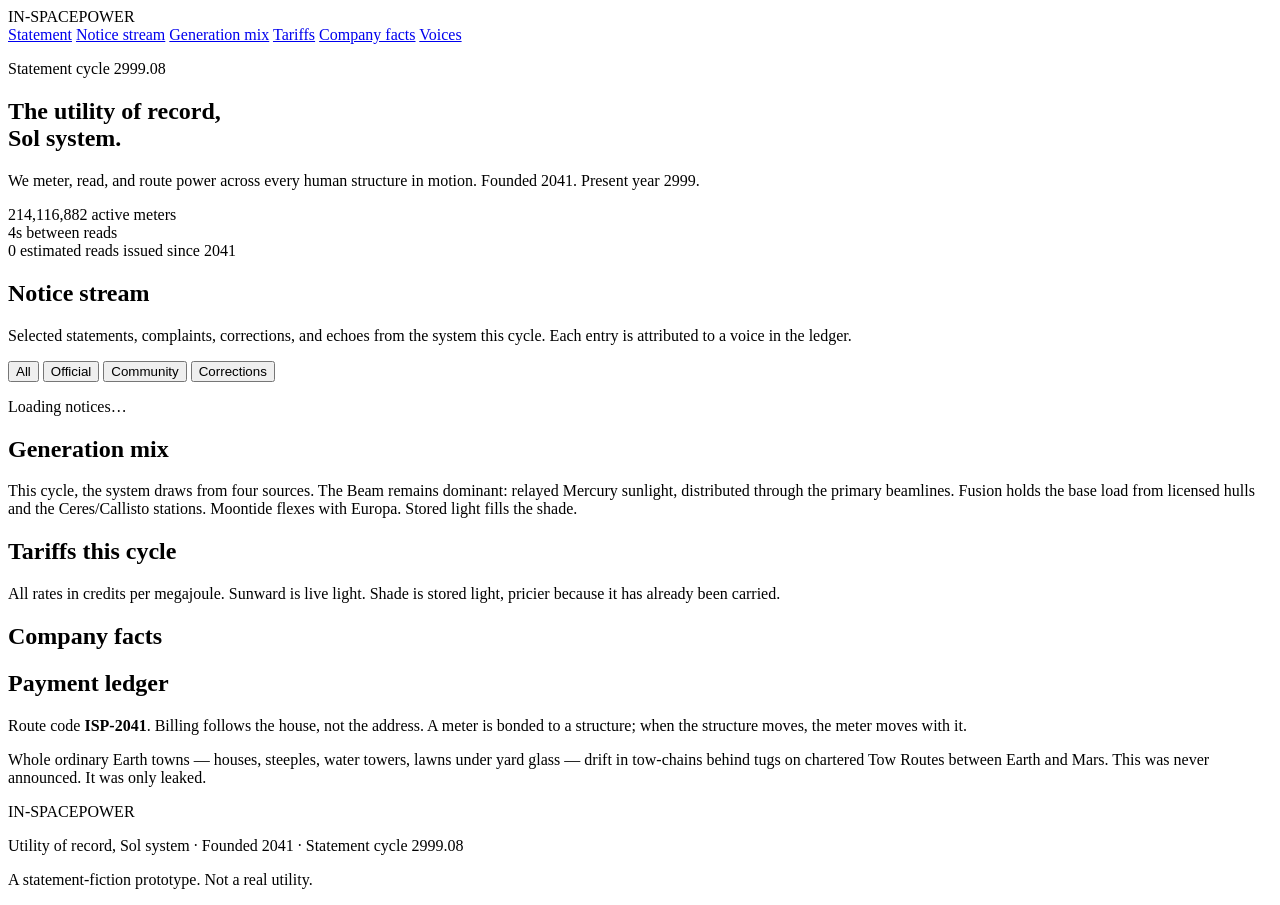
==== output/index.html @ 1ee82ba3 "v0: seeded static history — personas, ledger, events, build pipeline, site output In-Space Power liv" ====
<!DOCTYPE html>
<html lang="en">
<head>
<meta charset="utf-8">
<meta name="viewport" content="width=device-width, initial-scale=1">
<title>In-Space Power — Statement Cycle 2999.08</title>
<meta name="description" content="In-Space Power is the utility of record for the Sol system. Founded 2041. Present statement cycle 2999.08.">
<link rel="stylesheet" href="/styles.css">
</head>
<body>
<header class="site-header">
  <div class="wordmark">
    <span class="word-in">IN-SPACE</span><span class="word-power">POWER</span>
  </div>
  <nav class="site-nav" aria-label="Primary">
    <a href="#statement">Statement</a>
    <a href="#stream">Notice stream</a>
    <a href="#mix">Generation mix</a>
    <a href="#tariffs">Tariffs</a>
    <a href="#facts">Company facts</a>
    <a href="/personas">Voices</a>
  </nav>
</header>

<main>
  <section class="hero" id="statement">
    <p class="cycle-label">Statement cycle <time datetime="2999-08" id="cycleTime">2999.08</time></p>
    <h1 class="hero-title">The utility of record,<br>Sol system.</h1>
    <p class="hero-lede">We meter, read, and route power across every human structure in motion. Founded <span class="num" id="foundedYear">2041</span>. Present year <span class="num" id="presentYear">2999</span>.</p>
    <div class="hero-stats" id="heroStats">
      <div class="stat">
        <span class="stat-value" id="activeMeters">214,116,882</span>
        <span class="stat-label">active meters</span>
      </div>
      <div class="stat">
        <span class="stat-value" id="readInterval">4s</span>
        <span class="stat-label">between reads</span>
      </div>
      <div class="stat">
        <span class="stat-value" id="estimatedReads">0</span>
        <span class="stat-label">estimated reads issued since 2041</span>
      </div>
    </div>
  </section>

  <section class="stream" id="stream">
    <h2>Notice stream</h2>
    <p class="stream-lede">Selected statements, complaints, corrections, and echoes from the system this cycle. Each entry is attributed to a voice in the ledger.</p>
    <div class="stream-controls">
      <button class="stream-filter active" data-filter="all">All</button>
      <button class="stream-filter" data-filter="staff">Official</button>
      <button class="stream-filter" data-filter="community">Community</button>
      <button class="stream-filter" data-filter="canon">Corrections</button>
    </div>
    <div class="stream-entries" id="streamEntries">
      <p class="stream-loading">Loading notices…</p>
    </div>
  </section>

  <section class="mix" id="mix">
    <div class="mix-text">
      <h2>Generation mix</h2>
      <p>This cycle, the system draws from four sources. The Beam remains dominant: relayed Mercury sunlight, distributed through the primary beamlines. Fusion holds the base load from licensed hulls and the Ceres/Callisto stations. Moontide flexes with Europa. Stored light fills the shade.</p>
    </div>
    <div class="mix-chart" id="mixChart" role="img" aria-label="Generation mix chart">
      <!-- chart rendered by JS -->
    </div>
    <dl class="mix-legend" id="mixLegend">
      <!-- legend rendered by JS -->
    </dl>
  </section>

  <section class="tariffs" id="tariffs">
    <h2>Tariffs this cycle</h2>
    <p class="tariffs-lede">All rates in credits per megajoule. Sunward is live light. Shade is stored light, pricier because it has already been carried.</p>
    <div class="plans" id="plans">
      <!-- rendered by JS -->
    </div>
  </section>

  <section class="facts" id="facts">
    <h2>Company facts</h2>
    <div class="facts-grid" id="factsGrid">
      <!-- rendered by JS -->
    </div>
  </section>

  <section class="ledger" id="ledger">
    <h2>Payment ledger</h2>
    <p class="ledger-lede">Route code <strong>ISP-2041</strong>. Billing follows the house, not the address. A meter is bonded to a structure; when the structure moves, the meter moves with it.</p>
    <div class="ledger-entries" id="ledgerEntries">
      <!-- rendered by JS -->
    </div>
    <p class="ledger-note">Whole ordinary Earth towns — houses, steeples, water towers, lawns under yard glass — drift in tow-chains behind tugs on chartered Tow Routes between Earth and Mars. This was never announced. It was only leaked.</p>
  </section>
</main>

<footer class="site-footer">
  <p><span class="wordmark-small"><span class="word-in">IN-SPACE</span><span class="word-power">POWER</span></span></p>
  <p>Utility of record, Sol system · Founded 2041 · Statement cycle 2999.08</p>
  <p class="footer-note">A statement-fiction prototype. Not a real utility.</p>
</footer>

<script src="/site.js"></script>
</body>
</html>
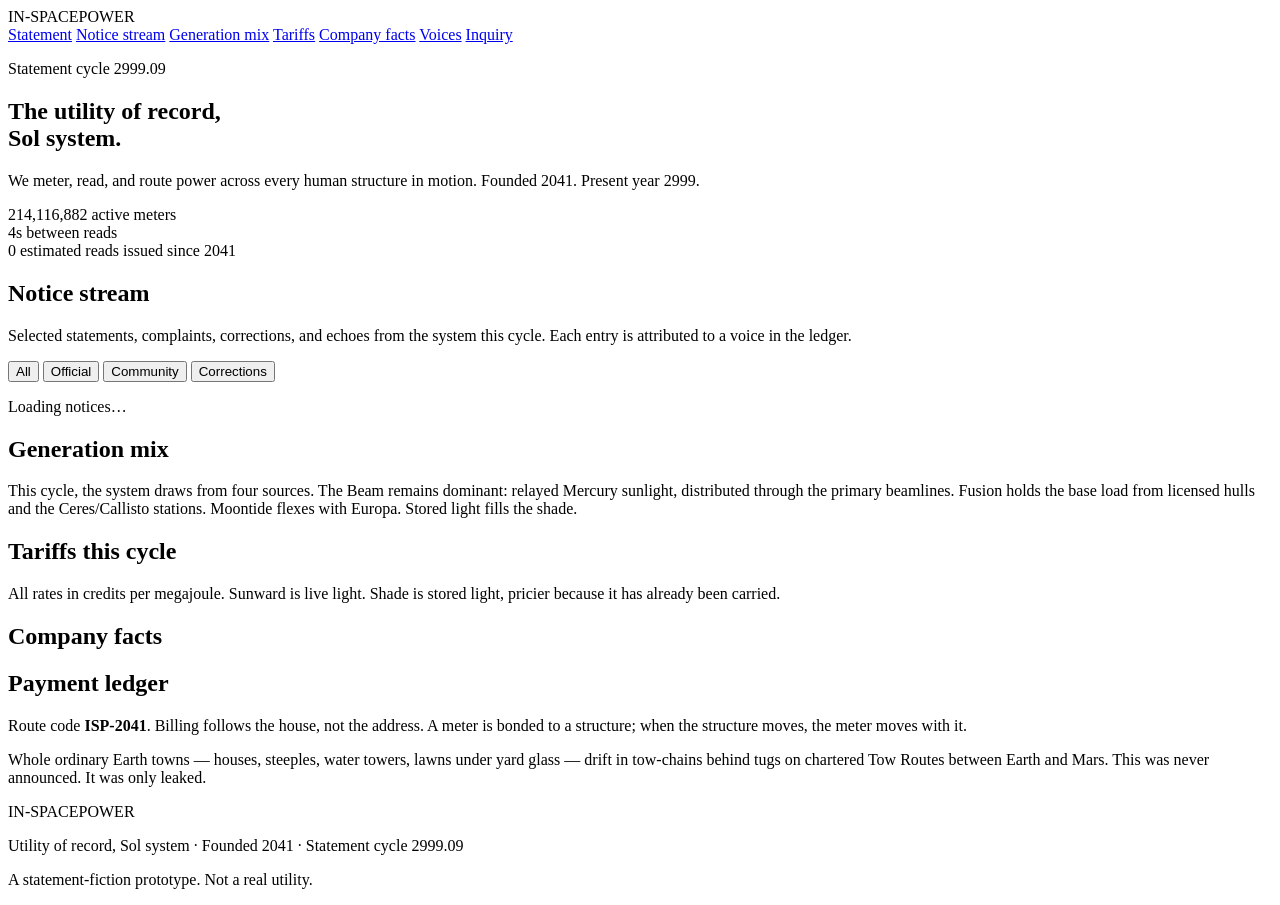
==== commit 9bcbed4e: "2999.09 service: 2 community, 2 staff; chains chain-029..chain-030" ====
--- a/output/index.html
+++ b/output/index.html
@@ -3,8 +3,8 @@
 <head>
 <meta charset="utf-8">
 <meta name="viewport" content="width=device-width, initial-scale=1">
-<title>In-Space Power — Statement Cycle 2999.08</title>
-<meta name="description" content="In-Space Power is the utility of record for the Sol system. Founded 2041. Present statement cycle 2999.08.">
+<title>In-Space Power — Statement Cycle 2999.09</title>
+<meta name="description" content="In-Space Power is the utility of record for the Sol system. Founded 2041. Present statement cycle 2999.09.">
 <link rel="stylesheet" href="/styles.css">
 </head>
 <body>
@@ -19,12 +19,13 @@
     <a href="#tariffs">Tariffs</a>
     <a href="#facts">Company facts</a>
     <a href="/personas">Voices</a>
+    <a href="/inquiry.html">Inquiry</a>
   </nav>
 </header>
 
 <main>
   <section class="hero" id="statement">
-    <p class="cycle-label">Statement cycle <time datetime="2999-08" id="cycleTime">2999.08</time></p>
+    <p class="cycle-label">Statement cycle <time datetime="2999-09" id="cycleTime">2999.09</time></p>
     <h1 class="hero-title">The utility of record,<br>Sol system.</h1>
     <p class="hero-lede">We meter, read, and route power across every human structure in motion. Founded <span class="num" id="foundedYear">2041</span>. Present year <span class="num" id="presentYear">2999</span>.</p>
     <div class="hero-stats" id="heroStats">
@@ -97,7 +98,7 @@
 
 <footer class="site-footer">
   <p><span class="wordmark-small"><span class="word-in">IN-SPACE</span><span class="word-power">POWER</span></span></p>
-  <p>Utility of record, Sol system · Founded 2041 · Statement cycle 2999.08</p>
+  <p>Utility of record, Sol system · Founded 2041 · Statement cycle 2999.09</p>
   <p class="footer-note">A statement-fiction prototype. Not a real utility.</p>
 </footer>
 
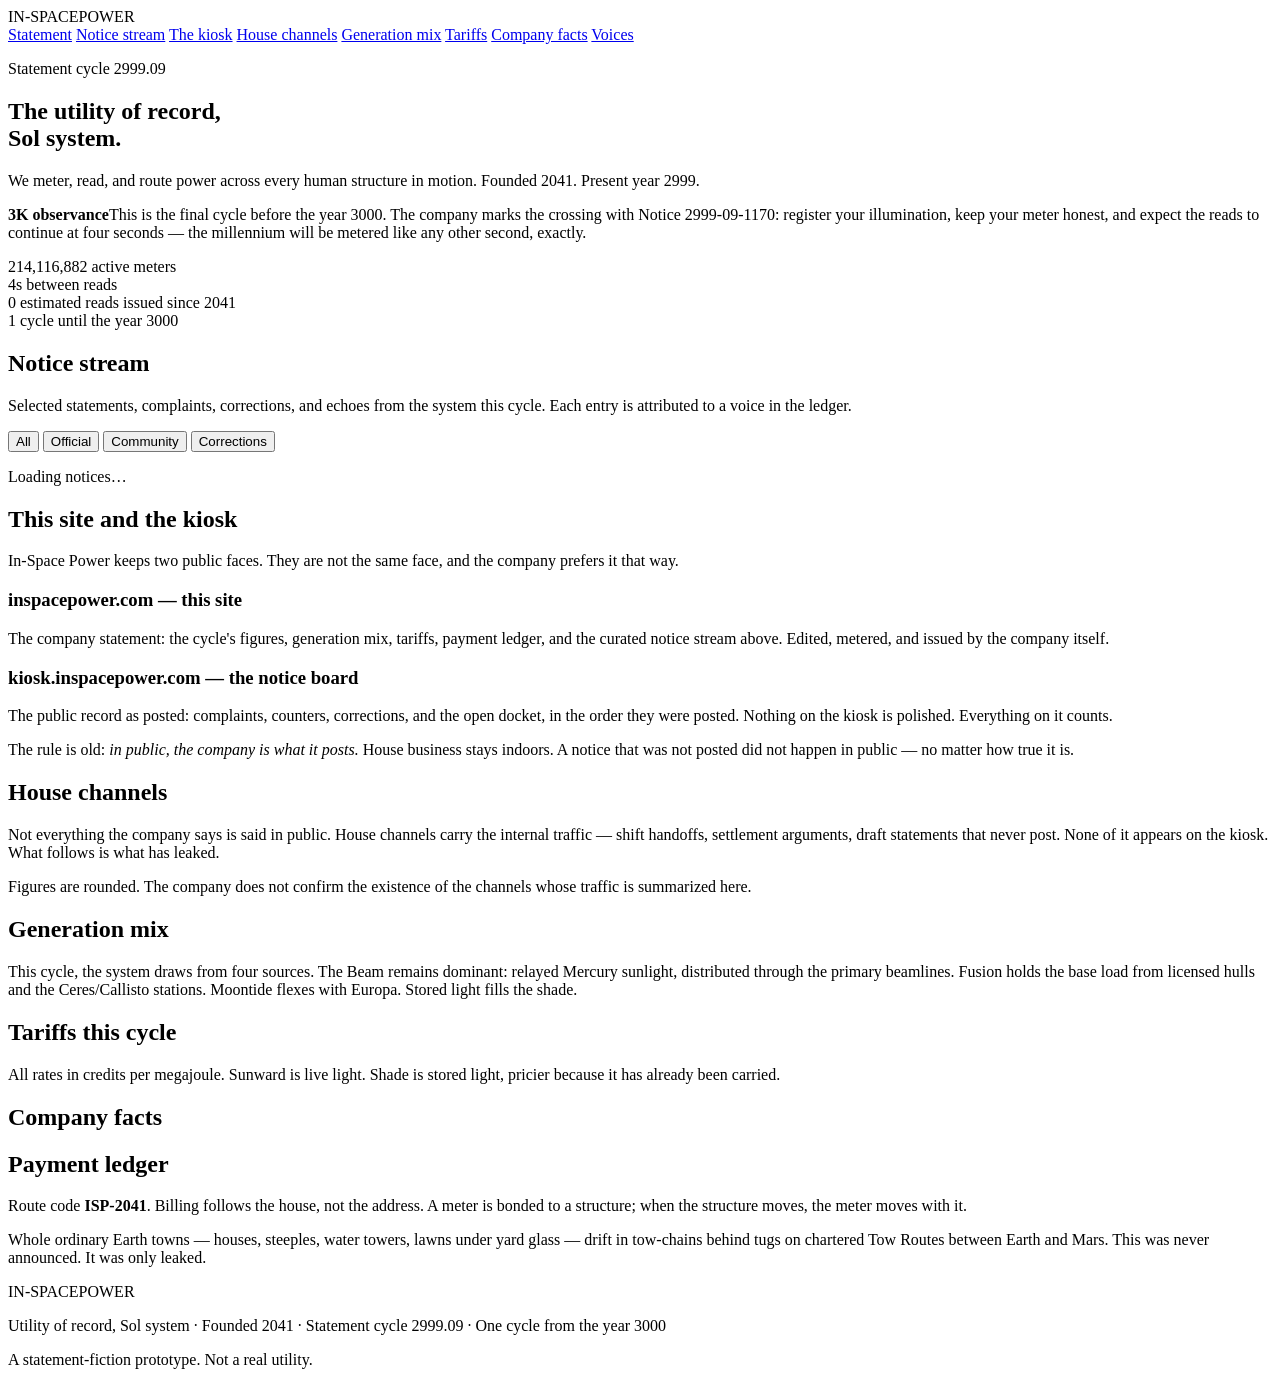
==== commit 2aecd12a: "house channels + incidents: internal comms generator, incident statements, kiosk audience filter, si" ====
--- a/output/index.html
+++ b/output/index.html
@@ -15,19 +15,21 @@
   <nav class="site-nav" aria-label="Primary">
     <a href="#statement">Statement</a>
     <a href="#stream">Notice stream</a>
+    <a href="#kiosk">The kiosk</a>
+    <a href="#channels">House channels</a>
     <a href="#mix">Generation mix</a>
     <a href="#tariffs">Tariffs</a>
     <a href="#facts">Company facts</a>
     <a href="/personas">Voices</a>
-    <a href="/inquiry.html">Inquiry</a>
   </nav>
 </header>
 
 <main>
   <section class="hero" id="statement">
-    <p class="cycle-label">Statement cycle <time datetime="2999-09" id="cycleTime">2999.09</time></p>
+    <p class="cycle-label">Statement cycle <time datetime="2999-09" id="cycleTime">2999.09</time><span id="cycleDay"></span></p>
     <h1 class="hero-title">The utility of record,<br>Sol system.</h1>
     <p class="hero-lede">We meter, read, and route power across every human structure in motion. Founded <span class="num" id="foundedYear">2041</span>. Present year <span class="num" id="presentYear">2999</span>.</p>
+    <p class="hero-celebration"><strong>3K observance</strong>This is the final cycle before the year 3000. The company marks the crossing with Notice 2999-09-1170: register your illumination, keep your meter honest, and expect the reads to continue at four seconds — the millennium will be metered like any other second, exactly.</p>
     <div class="hero-stats" id="heroStats">
       <div class="stat">
         <span class="stat-value" id="activeMeters">214,116,882</span>
@@ -41,21 +43,51 @@
         <span class="stat-value" id="estimatedReads">0</span>
         <span class="stat-label">estimated reads issued since 2041</span>
       </div>
+      <div class="stat">
+        <span class="stat-value">1</span>
+        <span class="stat-label">cycle until the year 3000</span>
+      </div>
     </div>
   </section>
 
   <section class="stream" id="stream">
     <h2>Notice stream</h2>
     <p class="stream-lede">Selected statements, complaints, corrections, and echoes from the system this cycle. Each entry is attributed to a voice in the ledger.</p>
+    <p class="stream-count" id="streamCount"></p>
     <div class="stream-controls">
-      <button class="stream-filter active" data-filter="all">All</button>
-      <button class="stream-filter" data-filter="staff">Official</button>
-      <button class="stream-filter" data-filter="community">Community</button>
-      <button class="stream-filter" data-filter="canon">Corrections</button>
+      <button class="stream-filter active" data-filter="all" aria-pressed="true">All</button>
+      <button class="stream-filter" data-filter="staff" aria-pressed="false">Official</button>
+      <button class="stream-filter" data-filter="community" aria-pressed="false">Community</button>
+      <button class="stream-filter" data-filter="canon" aria-pressed="false">Corrections</button>
     </div>
     <div class="stream-entries" id="streamEntries">
       <p class="stream-loading">Loading notices…</p>
     </div>
+    <div class="stream-pager" id="streamPager"></div>
+  </section>
+
+  <section class="kiosk" id="kiosk">
+    <h2>This site and the kiosk</h2>
+    <p class="kiosk-lede">In-Space Power keeps two public faces. They are not the same face, and the company prefers it that way.</p>
+    <div class="kiosk-cards">
+      <article class="kiosk-card">
+        <h3>inspacepower.com — this site</h3>
+        <p>The company statement: the cycle's figures, generation mix, tariffs, payment ledger, and the curated notice stream above. Edited, metered, and issued by the company itself.</p>
+      </article>
+      <article class="kiosk-card">
+        <h3>kiosk.inspacepower.com — the notice board</h3>
+        <p>The public record as posted: complaints, counters, corrections, and the open docket, in the order they were posted. Nothing on the kiosk is polished. Everything on it counts.</p>
+      </article>
+    </div>
+    <p class="kiosk-rule">The rule is old: <em>in public, the company is what it posts.</em> House business stays indoors. A notice that was not posted did not happen in public — no matter how true it is.</p>
+  </section>
+
+  <section class="channels" id="channels">
+    <h2>House channels</h2>
+    <p class="channels-lede">Not everything the company says is said in public. House channels carry the internal traffic — shift handoffs, settlement arguments, draft statements that never post. None of it appears on the kiosk. What follows is what has leaked.</p>
+    <p class="channels-count" id="channelsCount"></p>
+    <div class="channels-entries" id="channelsEntries"></div>
+    <p class="channels-note">Figures are rounded. The company does not confirm the existence of the channels whose traffic is summarized here.</p>
   </section>
 
   <section class="mix" id="mix">
@@ -98,7 +130,7 @@
 
 <footer class="site-footer">
   <p><span class="wordmark-small"><span class="word-in">IN-SPACE</span><span class="word-power">POWER</span></span></p>
-  <p>Utility of record, Sol system · Founded 2041 · Statement cycle 2999.09</p>
+  <p>Utility of record, Sol system · Founded 2041 · Statement cycle 2999.09 · One cycle from the year 3000</p>
   <p class="footer-note">A statement-fiction prototype. Not a real utility.</p>
 </footer>
 
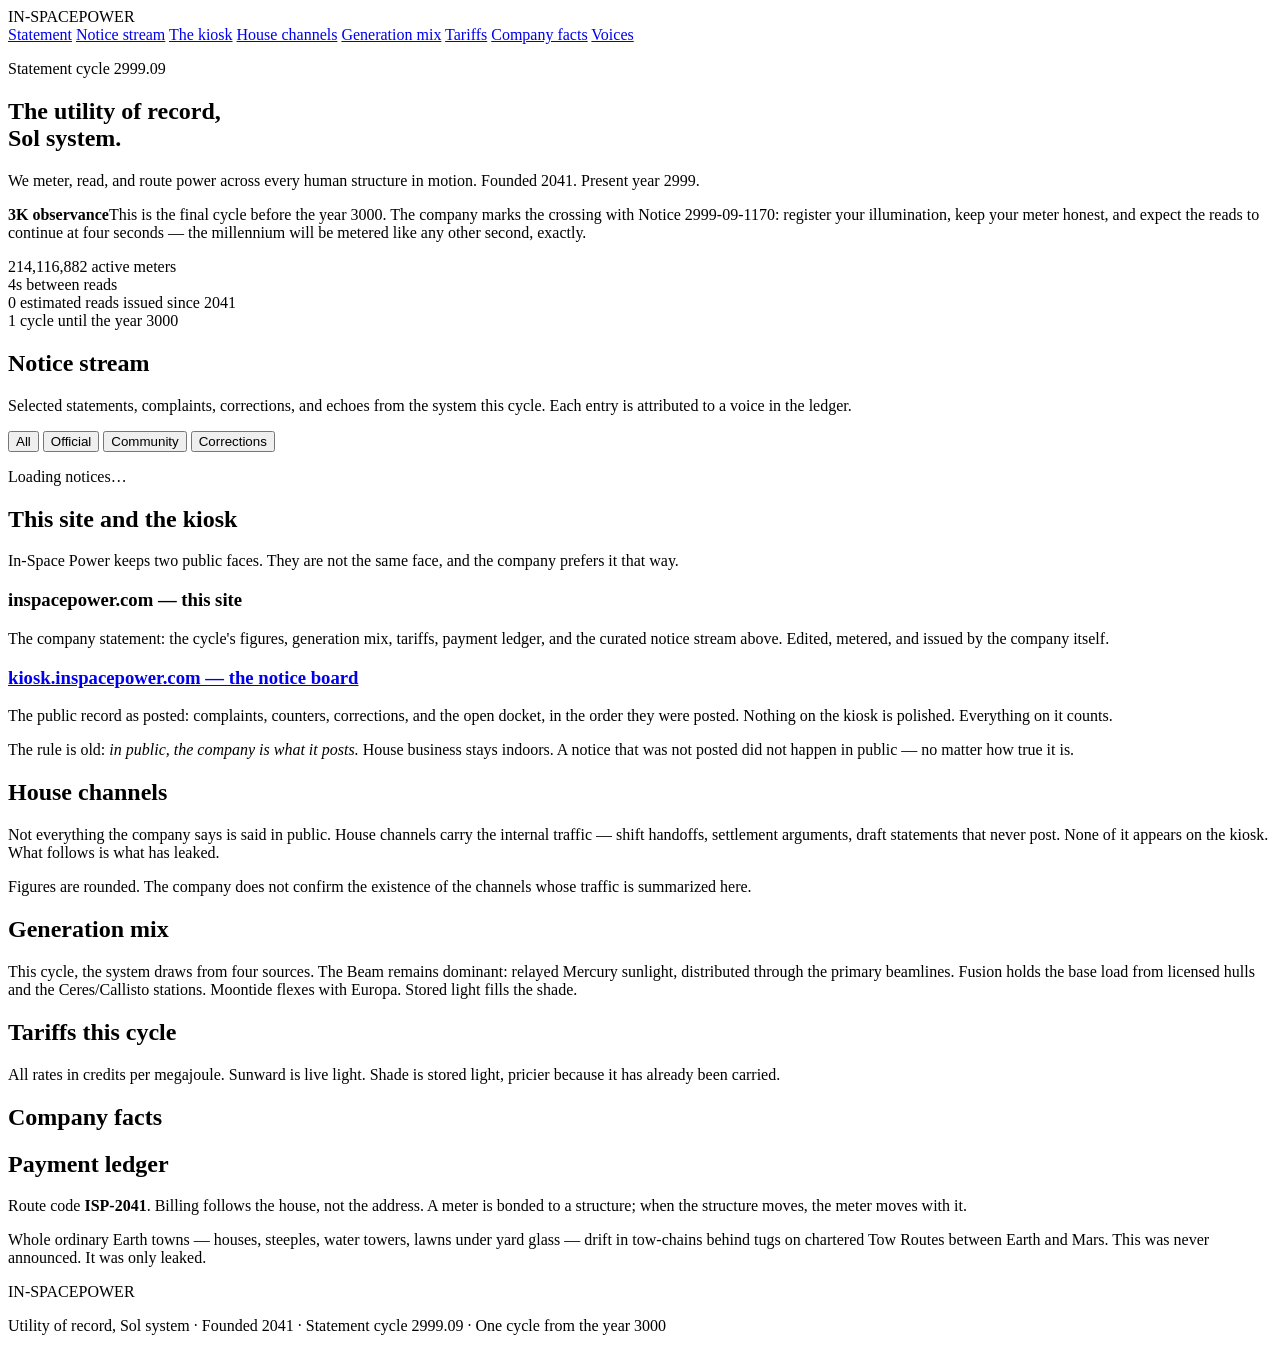
==== commit 7144b80c: "drop fiction disclaimer from footer" ====
--- a/output/index.html
+++ b/output/index.html
@@ -75,7 +75,7 @@
         <p>The company statement: the cycle's figures, generation mix, tariffs, payment ledger, and the curated notice stream above. Edited, metered, and issued by the company itself.</p>
       </article>
       <article class="kiosk-card">
-        <h3>kiosk.inspacepower.com — the notice board</h3>
+        <h3><a href="https://kiosk.inspacepower.com">kiosk.inspacepower.com — the notice board</a></h3>
         <p>The public record as posted: complaints, counters, corrections, and the open docket, in the order they were posted. Nothing on the kiosk is polished. Everything on it counts.</p>
       </article>
     </div>
@@ -131,7 +131,6 @@
 <footer class="site-footer">
   <p><span class="wordmark-small"><span class="word-in">IN-SPACE</span><span class="word-power">POWER</span></span></p>
   <p>Utility of record, Sol system · Founded 2041 · Statement cycle 2999.09 · One cycle from the year 3000</p>
-  <p class="footer-note">A statement-fiction prototype. Not a real utility.</p>
 </footer>
 
 <script src="/site.js"></script>
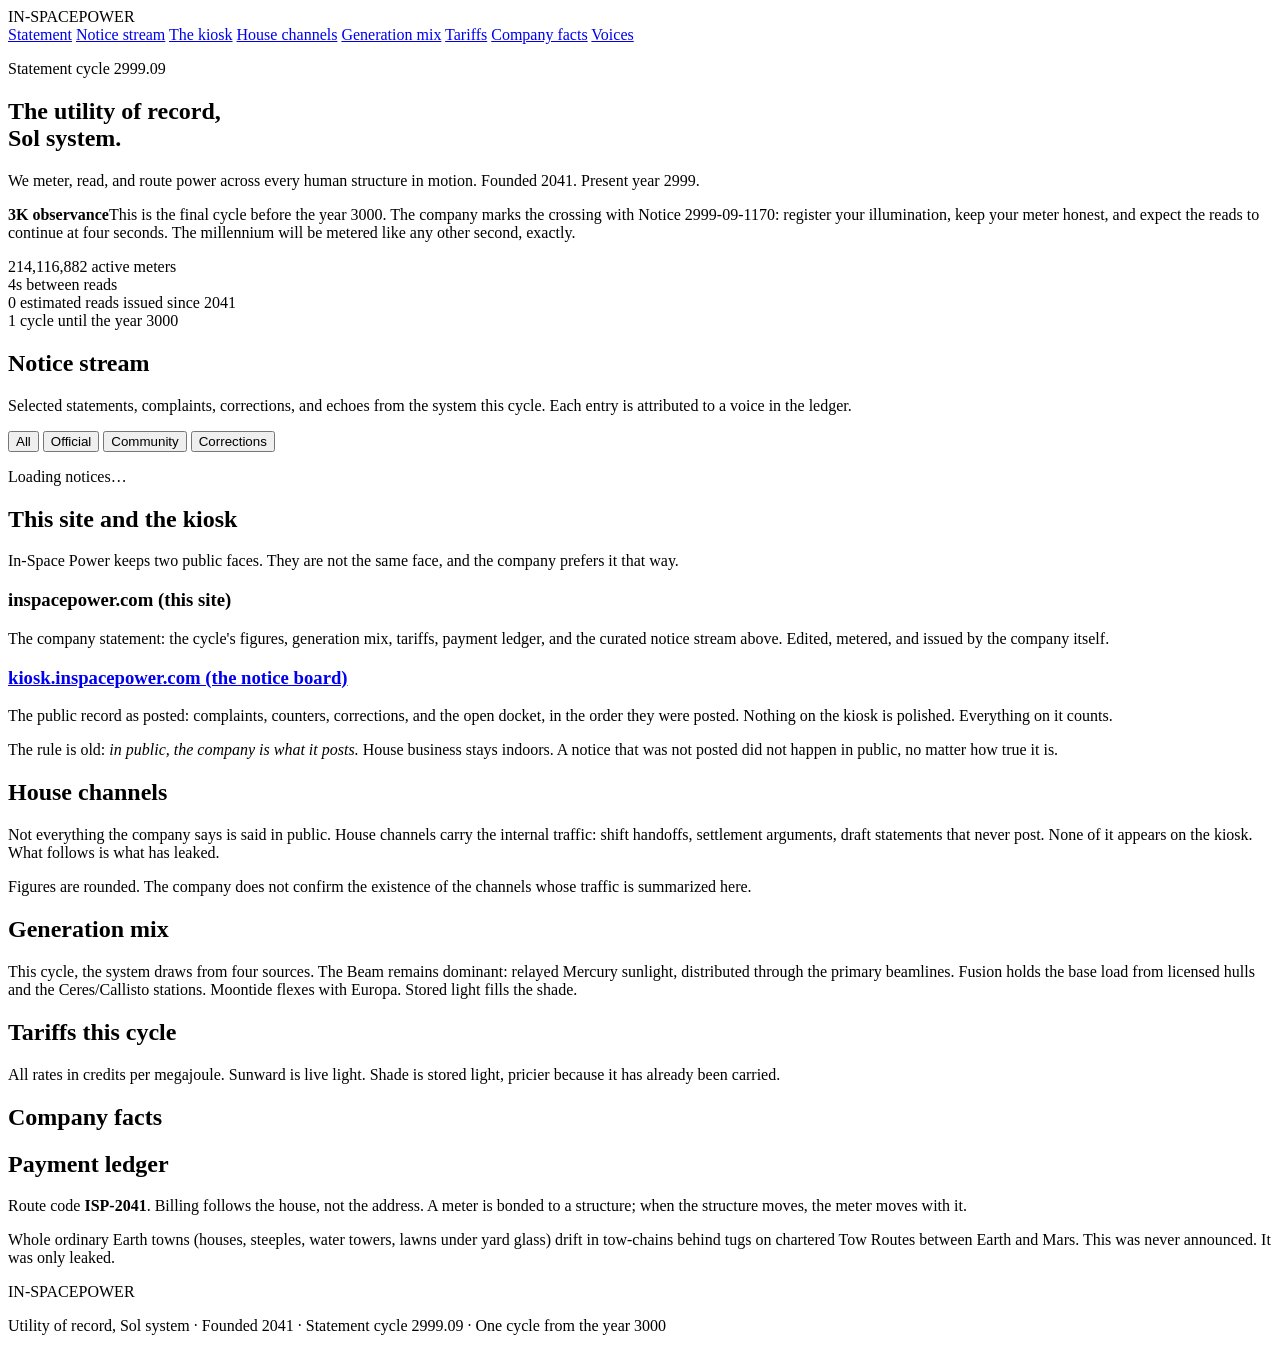
==== commit 46e6ce31: "remove em dashes throughout; ban them in generation style rules - site: titles use |, attribution/by" ====
--- a/output/index.html
+++ b/output/index.html
@@ -3,7 +3,7 @@
 <head>
 <meta charset="utf-8">
 <meta name="viewport" content="width=device-width, initial-scale=1">
-<title>In-Space Power — Statement Cycle 2999.09</title>
+<title>In-Space Power | Statement Cycle 2999.09</title>
 <meta name="description" content="In-Space Power is the utility of record for the Sol system. Founded 2041. Present statement cycle 2999.09.">
 <link rel="stylesheet" href="/styles.css">
 </head>
@@ -29,7 +29,7 @@
     <p class="cycle-label">Statement cycle <time datetime="2999-09" id="cycleTime">2999.09</time><span id="cycleDay"></span></p>
     <h1 class="hero-title">The utility of record,<br>Sol system.</h1>
     <p class="hero-lede">We meter, read, and route power across every human structure in motion. Founded <span class="num" id="foundedYear">2041</span>. Present year <span class="num" id="presentYear">2999</span>.</p>
-    <p class="hero-celebration"><strong>3K observance</strong>This is the final cycle before the year 3000. The company marks the crossing with Notice 2999-09-1170: register your illumination, keep your meter honest, and expect the reads to continue at four seconds — the millennium will be metered like any other second, exactly.</p>
+    <p class="hero-celebration"><strong>3K observance</strong>This is the final cycle before the year 3000. The company marks the crossing with Notice 2999-09-1170: register your illumination, keep your meter honest, and expect the reads to continue at four seconds. The millennium will be metered like any other second, exactly.</p>
     <div class="hero-stats" id="heroStats">
       <div class="stat">
         <span class="stat-value" id="activeMeters">214,116,882</span>
@@ -71,20 +71,20 @@
     <p class="kiosk-lede">In-Space Power keeps two public faces. They are not the same face, and the company prefers it that way.</p>
     <div class="kiosk-cards">
       <article class="kiosk-card">
-        <h3>inspacepower.com — this site</h3>
+        <h3>inspacepower.com (this site)</h3>
         <p>The company statement: the cycle's figures, generation mix, tariffs, payment ledger, and the curated notice stream above. Edited, metered, and issued by the company itself.</p>
       </article>
       <article class="kiosk-card">
-        <h3><a href="https://kiosk.inspacepower.com">kiosk.inspacepower.com — the notice board</a></h3>
+        <h3><a href="https://kiosk.inspacepower.com">kiosk.inspacepower.com (the notice board)</a></h3>
         <p>The public record as posted: complaints, counters, corrections, and the open docket, in the order they were posted. Nothing on the kiosk is polished. Everything on it counts.</p>
       </article>
     </div>
-    <p class="kiosk-rule">The rule is old: <em>in public, the company is what it posts.</em> House business stays indoors. A notice that was not posted did not happen in public — no matter how true it is.</p>
+    <p class="kiosk-rule">The rule is old: <em>in public, the company is what it posts.</em> House business stays indoors. A notice that was not posted did not happen in public, no matter how true it is.</p>
   </section>
 
   <section class="channels" id="channels">
     <h2>House channels</h2>
-    <p class="channels-lede">Not everything the company says is said in public. House channels carry the internal traffic — shift handoffs, settlement arguments, draft statements that never post. None of it appears on the kiosk. What follows is what has leaked.</p>
+    <p class="channels-lede">Not everything the company says is said in public. House channels carry the internal traffic: shift handoffs, settlement arguments, draft statements that never post. None of it appears on the kiosk. What follows is what has leaked.</p>
     <p class="channels-count" id="channelsCount"></p>
     <div class="channels-entries" id="channelsEntries"></div>
     <p class="channels-note">Figures are rounded. The company does not confirm the existence of the channels whose traffic is summarized here.</p>
@@ -124,7 +124,7 @@
     <div class="ledger-entries" id="ledgerEntries">
       <!-- rendered by JS -->
     </div>
-    <p class="ledger-note">Whole ordinary Earth towns — houses, steeples, water towers, lawns under yard glass — drift in tow-chains behind tugs on chartered Tow Routes between Earth and Mars. This was never announced. It was only leaked.</p>
+    <p class="ledger-note">Whole ordinary Earth towns (houses, steeples, water towers, lawns under yard glass) drift in tow-chains behind tugs on chartered Tow Routes between Earth and Mars. This was never announced. It was only leaked.</p>
   </section>
 </main>
 
